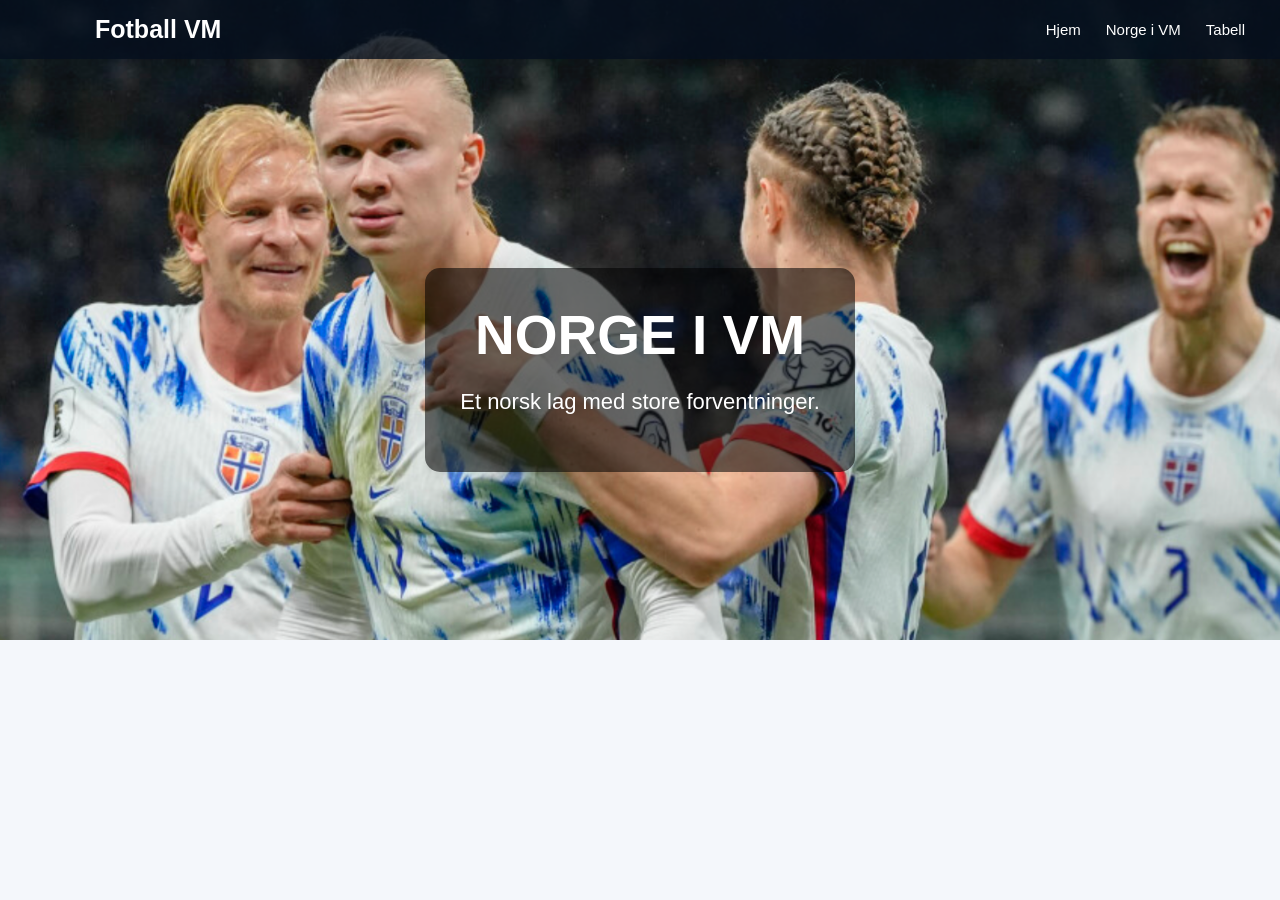
==== NorgeVM.html @ e112f907 "Start på Norge VM side" ====
<!DOCTYPE html>
<html lang="no">

<head>
    <meta charset="UTF-8">
    <meta name="viewport" content="width=device-width, initial-scale=1.0">
    <title>norge i vm</title>
    <link rel="stylesheet" href="NorgeVM.css">
</head>

<body>

    <header class="site-header">
        <div class="header-inner">
            <a href="index.html" class="logo">Fotball VM</a>

            <nav class="main-nav">
                <a href="index.html">Hjem</a>
                <a href="norge.html">Norge i VM</a>
                <a href="tabell.html">Tabell</a>
            </nav>
        </div>
    </header>

    <section class="toppside">
        <div class="topptekst">
            <h1>Norge i VM</h1>
            <p>Et norsk lag med store forventninger.</p>
        </div>
    </section>

</body>

</html>
---- NorgeVM.css ----
body {
    margin: 0;
    font-family: Arial, sans-serif;
    background-color: #f4f7fb;
    color: #111;
}

.site-header {
    position: fixed;
    top: 0;
    left: 0;
    width: 100%;
    background-color: rgba(5, 15, 30, 0.80);
    padding: 15px 30px;
    z-index: 100;
}

.header-inner {
    max-width: 1150px;
    margin: auto;
    display: flex;
    justify-content: space-between;
    align-items: center;
}

.logo {
    color: white;
    text-decoration: none;
    font-size: 25px;
    font-weight: bold;
}

.main-nav {
    display: flex;
    gap: 25px;
}

.main-nav a {
    color: white;
    text-decoration: none;
    font-size: 15px;
}

.main-nav a:hover {
    color: #4f69ff;
}

.toppside {
    min-height: 60vh;
    background-image: url("bilder/halland1.png");
    background-size: cover;
    background-position: center;
    padding-top: 100px;
    display: flex;
    justify-content: center;
    align-items: center;
    text-align: center;
}

.topptekst {
    background-color: rgba(0, 0, 0, 0.55);
    padding: 35px;
    border-radius: 15px;
    color: white;
}

.toppside h1 {
    font-size: 55px;
    margin: 0;
    text-transform: uppercase;
}

.toppside p {
    font-size: 22px;
}
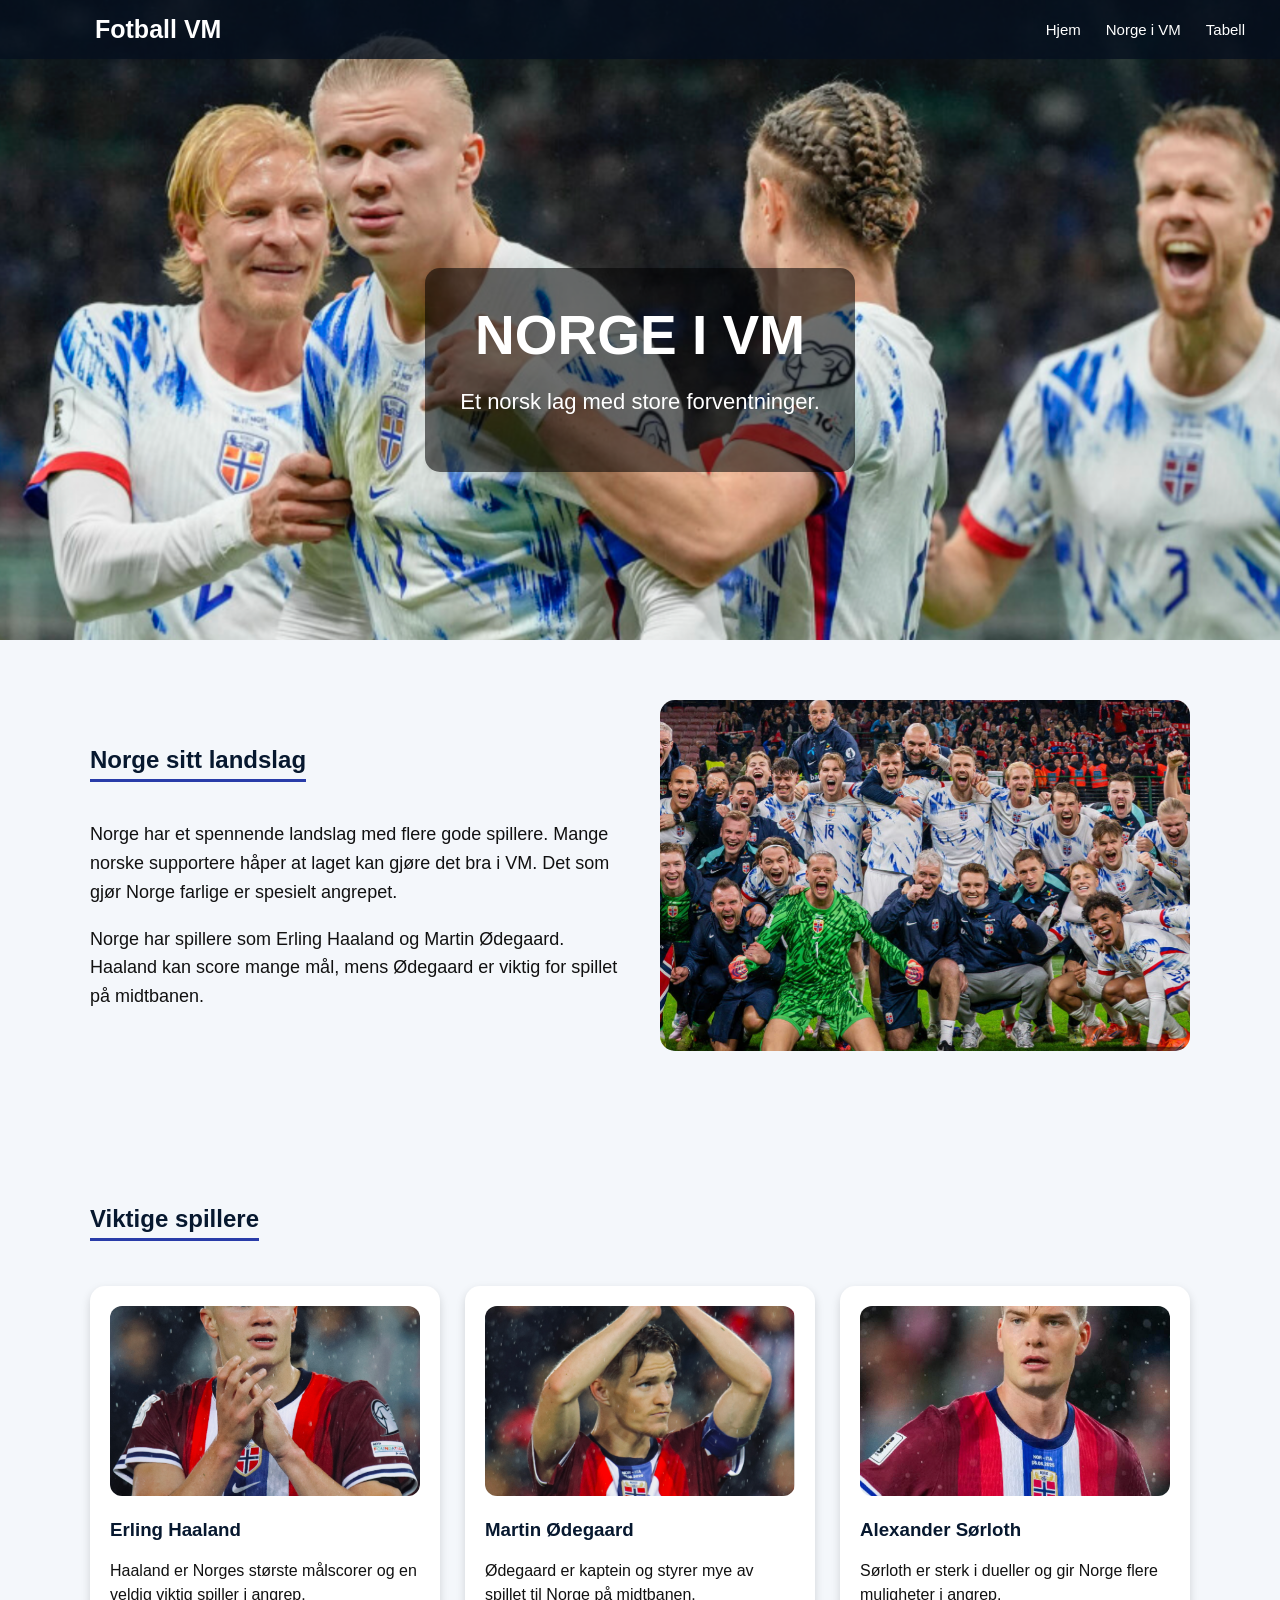
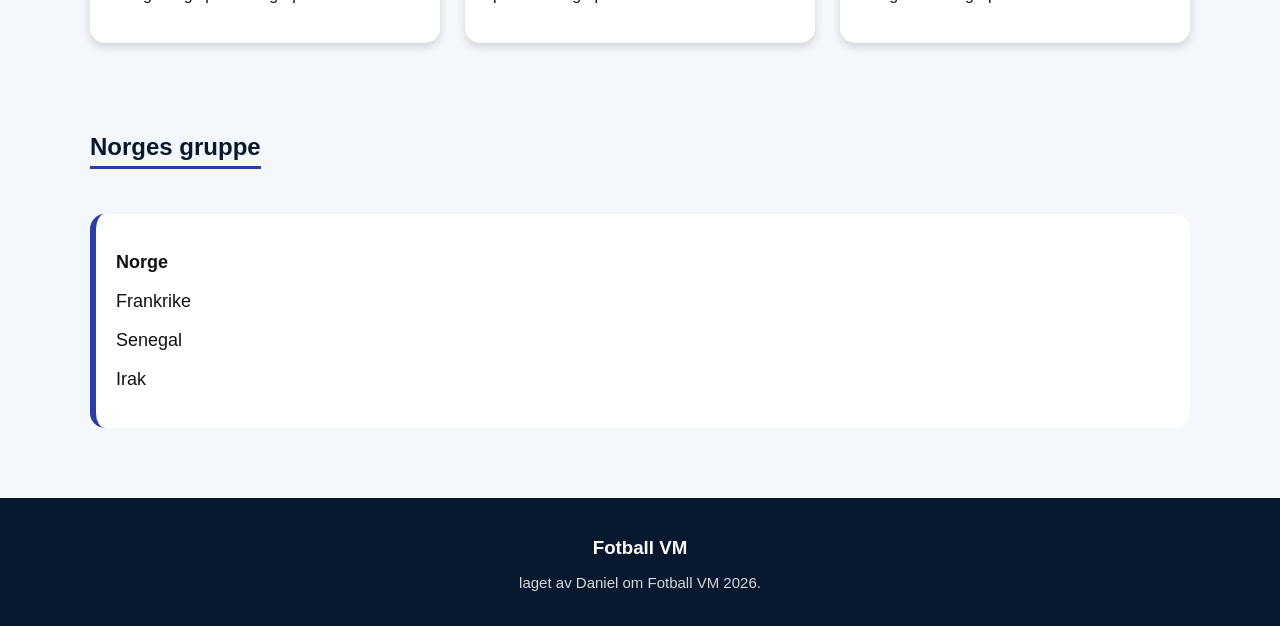
==== commit 27f38c51: "La til info om Norge sitt landslag" ====
--- a/NorgeVM.html
+++ b/NorgeVM.html
@@ -28,6 +28,74 @@
             <p>Et norsk lag med store forventninger.</p>
         </div>
     </section>
+    <main class="innhold">
+
+        <section class="infoside">
+            <div class="infotekst">
+                <h2>Norge sitt landslag</h2>
+
+                <p>
+                    Norge har et spennende landslag med flere gode spillere.
+                    Mange norske supportere håper at laget kan gjøre det bra i VM.
+                    Det som gjør Norge farlige er spesielt angrepet.
+                </p>
+
+                <p>
+                    Norge har spillere som Erling Haaland og Martin Ødegaard.
+                    Haaland kan score mange mål, mens Ødegaard er viktig for spillet
+                    på midtbanen.
+                </p>
+            </div>
+
+            <div class="bildeboks">
+                <img src="bilder/norge2.png" alt="Norge sitt landslag">
+            </div>
+        </section>
+
+    </main>
+    <section class="spillere">
+        <h2>Viktige spillere</h2>
+
+        <div class="spiller-rad">
+
+            <div class="spiller-kort">
+                <img src="bilder/halland4.png" alt="Erling Haaland">
+                <h3>Erling Haaland</h3>
+                <p>Haaland er Norges største målscorer og en veldig viktig spiller i angrep.</p>
+            </div>
+
+            <div class="spiller-kort">
+                <img src="bilder/ødergaard .png" alt="Martin Ødegaard">
+                <h3>Martin Ødegaard</h3>
+                <p>Ødegaard er kaptein og styrer mye av spillet til Norge på midtbanen.</p>
+            </div>
+
+            <div class="spiller-kort">
+                <img src="bilder/sørloth.png" alt="Alexander Sørloth">
+                <h3>Alexander Sørloth</h3>
+                <p>Sørloth er sterk i dueller og gir Norge flere muligheter i angrep.</p>
+            </div>
+
+        </div>
+    </section>
+        <section class="norge-kamper">
+        <h2>Norges gruppe</h2>
+
+        <div class="kampboks">
+            <p><b>Norge</b></p>
+            <p>Frankrike</p>
+            <p>Senegal</p>
+            <p>Irak</p>
+        </div>
+    </section>
+
+    <footer class="footer">
+        <h3>Fotball VM</h3>
+
+        <p>
+            laget av Daniel om Fotball VM 2026.
+        </p>
+    </footer>
 
 </body>
 
--- a/NorgeVM.css
+++ b/NorgeVM.css
@@ -72,4 +72,127 @@
 
 .toppside p {
     font-size: 22px;
+}
+
+.innhold {
+    max-width: 1100px;
+    margin: auto;
+    padding: 60px 25px;
+}
+
+.infoside {
+    display: flex;
+    gap: 40px;
+    align-items: center;
+    margin-bottom: 70px;
+}
+
+.infotekst {
+    flex: 1;
+}
+
+.infotekst h2 {
+    color: #07182f;
+    border-bottom: 3px solid #293ca9;
+    display: inline-block;
+    padding-bottom: 5px;
+}
+
+.infotekst p {
+    font-size: 18px;
+    line-height: 1.6;
+}
+
+.bildeboks {
+    flex: 1;
+}
+
+.bildeboks img {
+    width: 100%;
+    border-radius: 15px;
+}
+
+.spillere {
+    max-width: 1100px;
+    margin: auto;
+    padding: 0 25px 70px 25px;
+}
+
+.spillere h2 {
+    color: #07182f;
+    border-bottom: 3px solid #293ca9;
+    display: inline-block;
+    padding-bottom: 5px;
+}
+
+.spiller-rad {
+    display: flex;
+    gap: 25px;
+    margin-top: 25px;
+}
+
+.spiller-kort {
+    background-color: white;
+    padding: 20px;
+    border-radius: 15px;
+    width: 33%;
+    box-shadow: 0 4px 10px rgba(0, 0, 0, 0.15);
+}
+
+.spiller-kort img {
+    width: 100%;
+    height: 190px;
+    object-fit: cover;
+    border-radius: 12px;
+}
+
+.spiller-kort h3 {
+    color: #07182f;
+}
+
+.spiller-kort p {
+    font-size: 16px;
+    line-height: 1.5;
+}
+
+.footer {
+    background-color: #07182f;
+    text-align: center;
+    padding: 20px;
+}
+
+.footer h3 {
+    color: white;
+    margin-bottom: 10px;
+}
+
+.footer p {
+    color: #d7d7d7;
+    font-size: 15px;
+}
+
+.norge-kamper {
+    max-width: 1100px;
+    margin: auto;
+    padding: 0 25px 70px 25px;
+}
+
+.norge-kamper h2 {
+    color: #07182f;
+    border-bottom: 3px solid #293ca9;
+    display: inline-block;
+    padding-bottom: 5px;
+}
+
+.kampboks {
+    background-color: white;
+    margin-top: 25px;
+    padding: 20px;
+    border-radius: 15px;
+    border-left: 6px solid #293ca9;
+}
+
+.kampboks p {
+    font-size: 18px;
+    color: #111;
 }
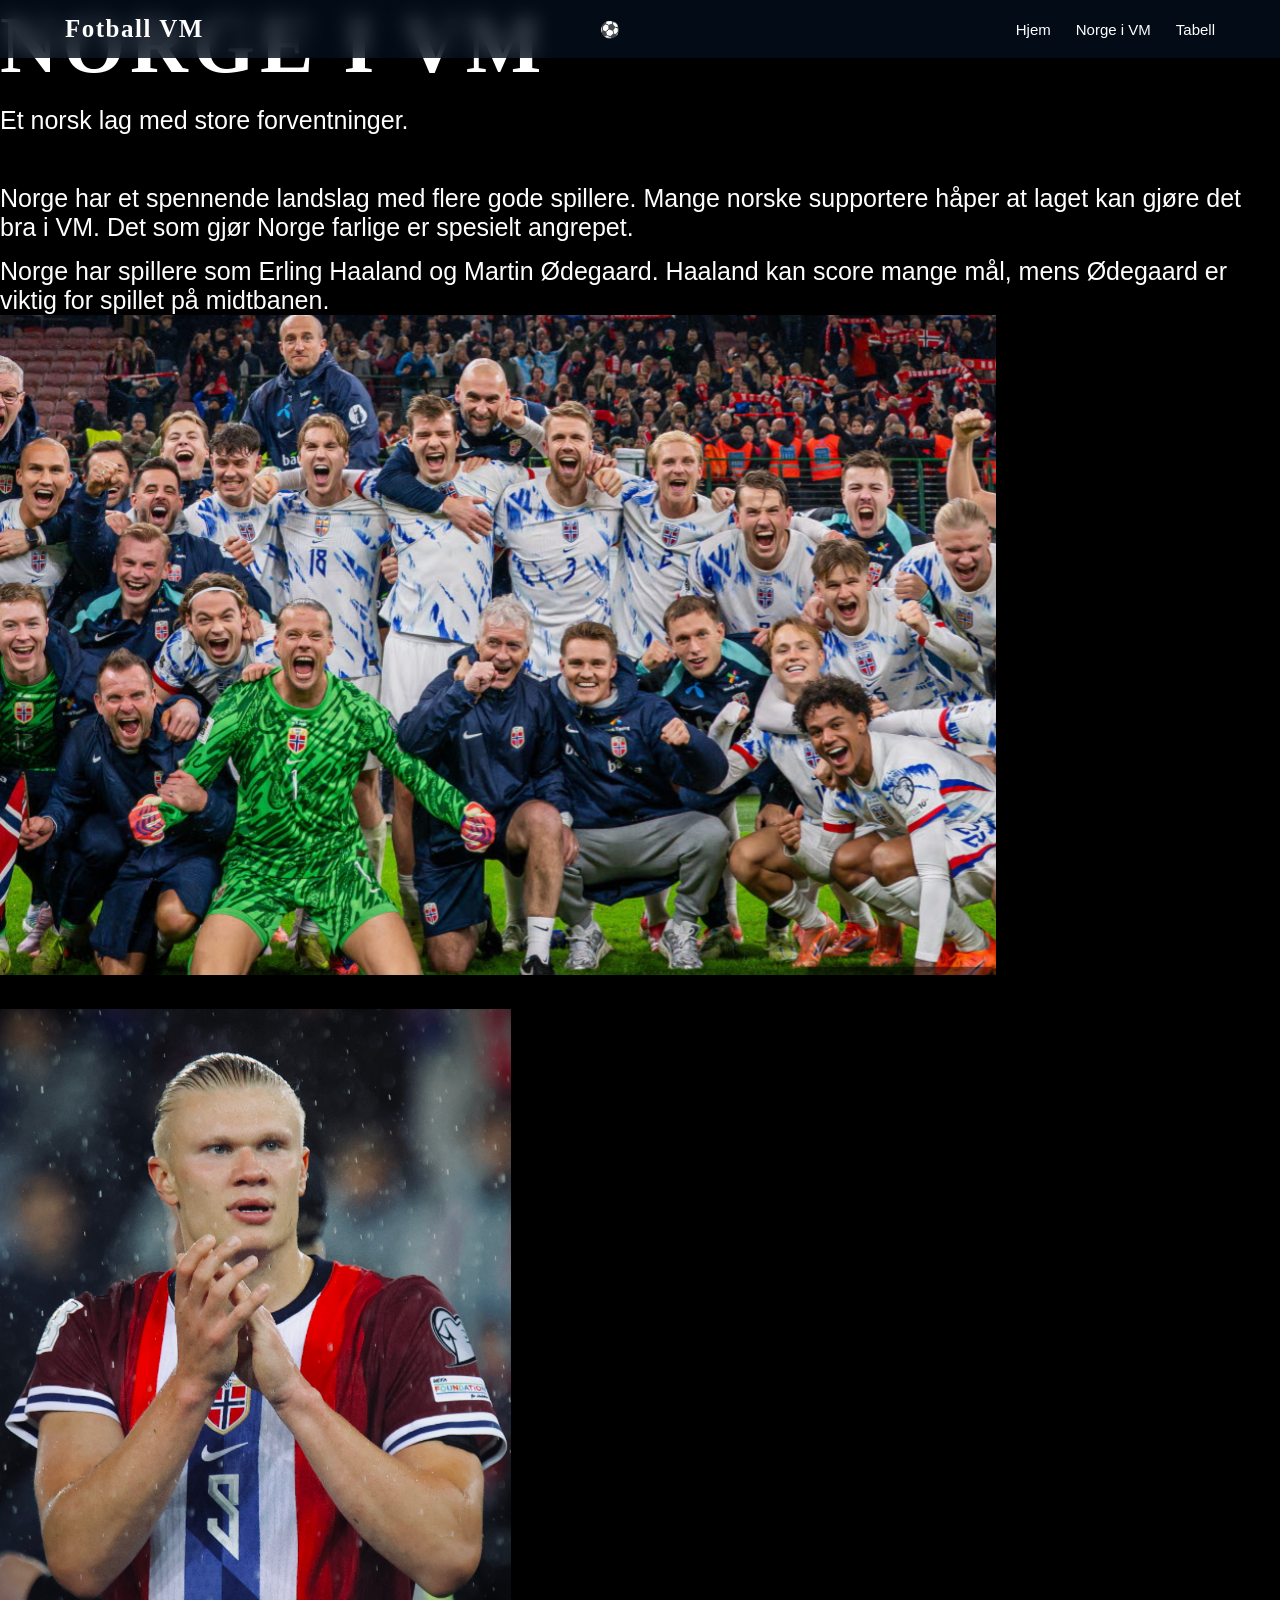
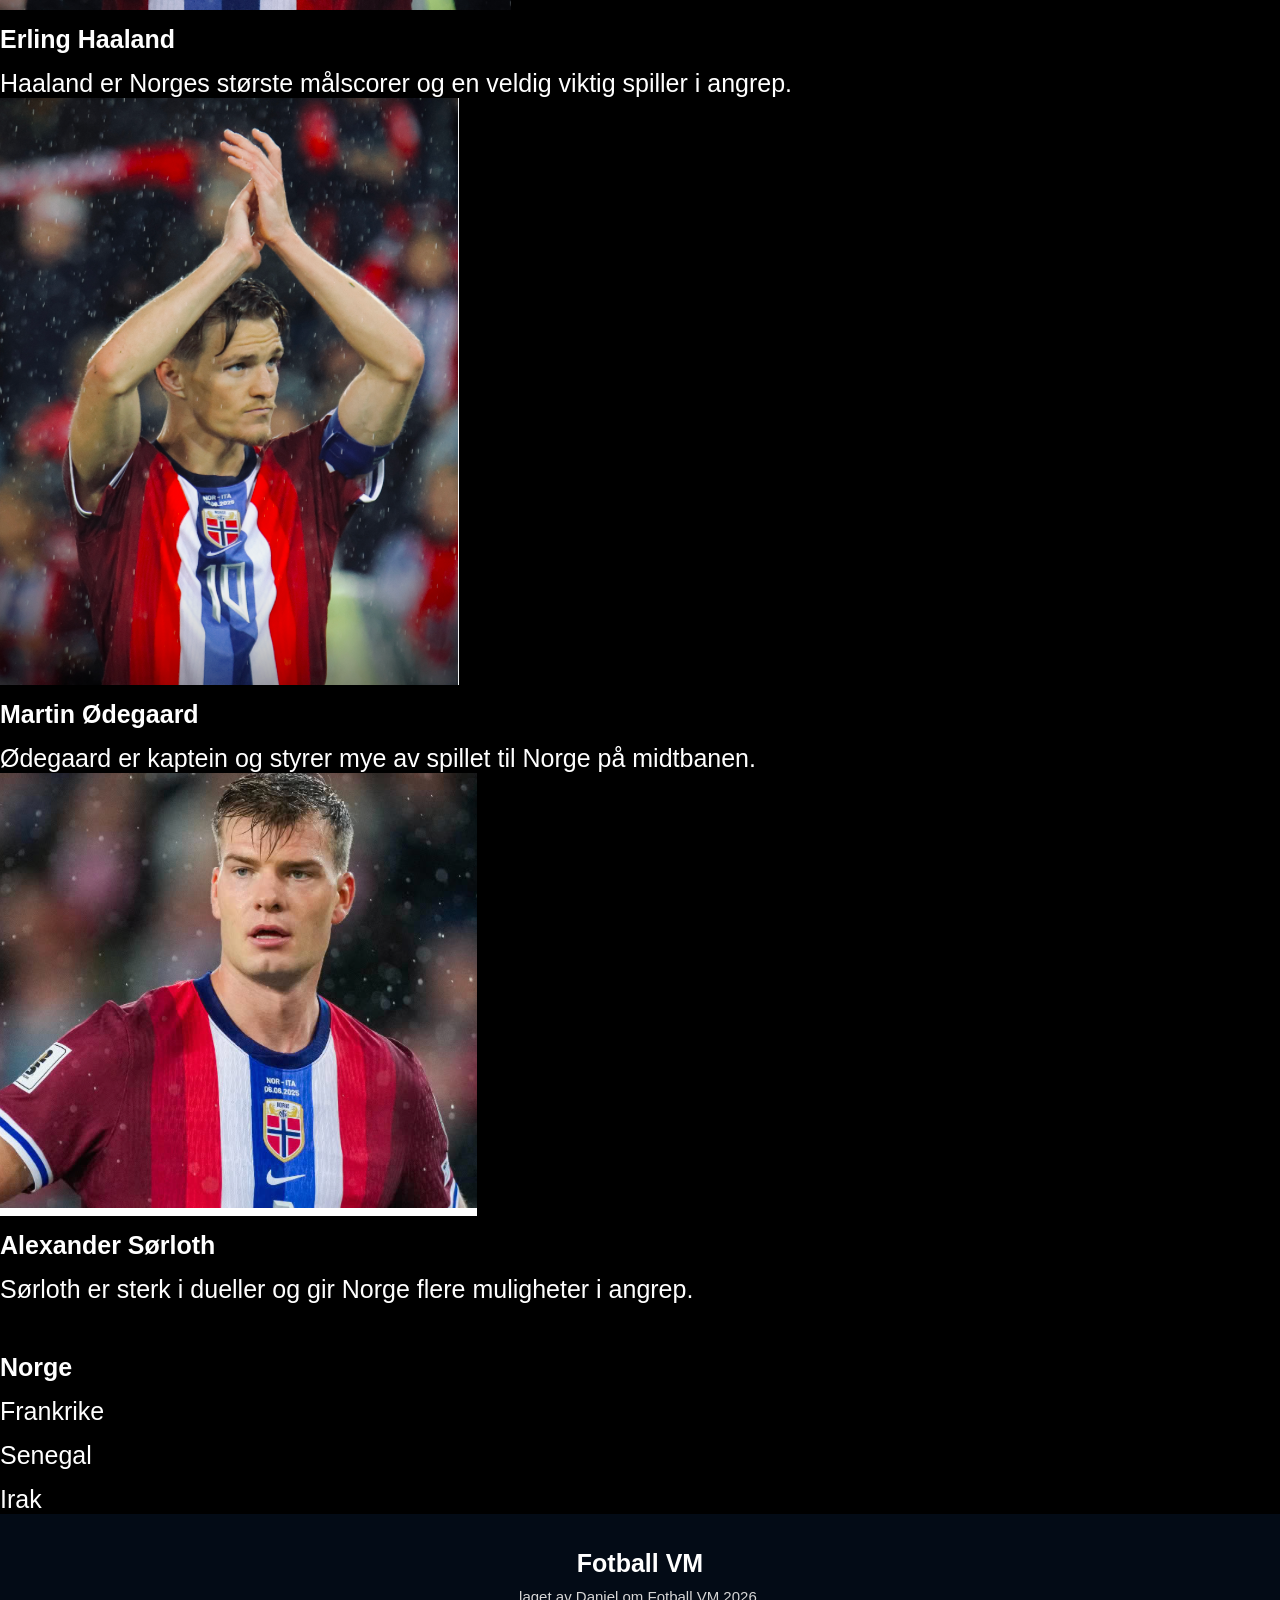
==== commit 6871fc2a: "mange endringer" ====
--- a/NorgeVM.html
+++ b/NorgeVM.html
@@ -5,7 +5,10 @@
     <meta charset="UTF-8">
     <meta name="viewport" content="width=device-width, initial-scale=1.0">
     <title>norge i vm</title>
-    <link rel="stylesheet" href="NorgeVM.css">
+    <link rel="stylesheet" href="style.css">
+    <link rel="stylesheet" href="norgevm.css">
+
+
 </head>
 
 <body>
@@ -13,13 +16,15 @@
     <header class="site-header">
         <div class="header-inner">
             <a href="index.html" class="logo">Fotball VM</a>
+            <div id="ball">⚽</div>
 
             <nav class="main-nav">
                 <a href="index.html">Hjem</a>
-                <a href="norge.html">Norge i VM</a>
+                <a href="norgevm.html">Norge i VM</a>
                 <a href="tabell.html">Tabell</a>
             </nav>
         </div>
+
     </header>
 
     <section class="toppside">
@@ -28,10 +33,10 @@
             <p>Et norsk lag med store forventninger.</p>
         </div>
     </section>
-    <main class="innhold">
+    <main class="innhold2">
 
-        <section class="infoside">
-            <div class="infotekst">
+        <section class="infoside2">
+            <div class="infotekst2">
                 <h2>Norge sitt landslag</h2>
 
                 <p>
@@ -47,7 +52,7 @@
                 </p>
             </div>
 
-            <div class="bildeboks">
+            <div class="bildeboks2">
                 <img src="bilder/norge2.png" alt="Norge sitt landslag">
             </div>
         </section>
@@ -59,26 +64,26 @@
         <div class="spiller-rad">
 
             <div class="spiller-kort">
-                <img src="bilder/halland4.png" alt="Erling Haaland">
+                <img src="bilder/halland2.png" alt="Erling Haaland">
                 <h3>Erling Haaland</h3>
                 <p>Haaland er Norges største målscorer og en veldig viktig spiller i angrep.</p>
             </div>
 
             <div class="spiller-kort">
-                <img src="bilder/ødergaard .png" alt="Martin Ødegaard">
+                <img src="bilder/odergaard .png" alt="Martin Ødegaard">
                 <h3>Martin Ødegaard</h3>
                 <p>Ødegaard er kaptein og styrer mye av spillet til Norge på midtbanen.</p>
             </div>
 
             <div class="spiller-kort">
-                <img src="bilder/sørloth.png" alt="Alexander Sørloth">
+                <img src="bilder/sorloth.png" alt="Alexander Sørloth">
                 <h3>Alexander Sørloth</h3>
                 <p>Sørloth er sterk i dueller og gir Norge flere muligheter i angrep.</p>
             </div>
 
         </div>
     </section>
-        <section class="norge-kamper">
+    <section class="norge-kamper">
         <h2>Norges gruppe</h2>
 
         <div class="kampboks">
@@ -96,7 +101,7 @@
             laget av Daniel om Fotball VM 2026.
         </p>
     </footer>
-
+    <script src="ball.js"></script>
 </body>
 
 </html>
--- a/style.css
+++ b/style.css
@@ -0,0 +1,236 @@
+* {
+    margin: 0;
+    padding: 0;
+    box-sizing: border-box;
+}
+
+:root {
+    --farge1: #000000;
+    --farge2: #ffffff;
+    --farge3: #050F1EBF;
+    --farge4: #4f69ff;
+    --farge5: #d7d7d7;
+}
+
+
+
+
+img {
+    display: block;
+    max-width: 100%;
+
+}
+
+body {
+    margin: 0;
+    font-family: Arial, sans-serif;
+    background-color: var(--farge1);
+    color: var(--farge2);
+}
+
+body.darkmode {
+    --farge1: #ffffff;
+    --farge2: #000000;
+    --farge3: #d7d7d7;
+    --farge4: #7d91ff;
+    --farge5: #333333;
+}
+
+.site-header {
+    position: fixed;
+    top: 0;
+    left: 0;
+    width: 100%;
+    background-color: var(--farge3);
+    backdrop-filter: blur(10px);
+    padding: 15px 30px;
+    z-index: 100;
+}
+
+.header-inner {
+    max-width: 1150px;
+    margin: auto;
+    display: flex;
+    justify-content: space-between;
+    align-items: center;
+}
+
+.logo {
+    color: var(--farge2);
+    ;
+    text-decoration: none;
+    font-size: 25px;
+    font-weight: 700;
+    font-family: Verdana;
+    letter-spacing: 1.5px;
+}
+
+.main-nav {
+    display: flex;
+    align-items: center;
+    gap: 25px;
+}
+
+.main-nav a {
+    color: var(--farge2);
+    ;
+    text-decoration: none;
+    font-size: 15px;
+    font-weight: 500;
+    font-family: Verdana, Geneva, Tahoma, sans-serif;
+    transition: 0.2s ease;
+}
+
+.main-nav a:hover {
+    color: var(--farge4);
+    ;
+}
+
+.forside {
+    min-height: 100vh;
+    padding-top: 100px;
+    background-image: url("bilder/fotballvm1.png");
+    background-size: cover;
+    background-position: center;
+    display: flex;
+    justify-content: center;
+    align-items: center;
+    text-align: center;
+    position: relative;
+}
+
+.forside::before {
+    content: "";
+    position: absolute;
+    inset: 0;
+    background: var(--farge3);
+}
+
+.innhold {
+    position: relative;
+    z-index: 1;
+}
+
+h1 {
+    font-size: 80px;
+    margin: 0;
+    letter-spacing: 5px;
+    text-transform: uppercase;
+    font-family: "Black Ops One", Verdana;
+}
+
+h3 {
+    font-size: 25px;
+    margin-top: 15px;
+    color: var(--farge2);
+
+}
+
+p {
+    font-size: 25px;
+    margin-top: 15px;
+
+}
+
+h2 {
+    font-size: 30px;
+    margin: 0;
+    letter-spacing: 5px;
+    text-transform: uppercase;
+    color: var(--farge1);
+
+}
+
+.infoside {
+    min-height: 80vh;
+    padding: 100px 60px;
+    background-color: var(--farge2);
+    color: var(--farge1);
+    flex-wrap: wrap;
+    display: flex;
+    justify-content: center;
+    align-items: center;
+    gap: 60px;
+}
+
+.infotekst {
+    max-width: 550px;
+    padding-right: 10px;
+}
+
+.infotekst h2 {
+    font-size: 35px;
+    margin-bottom: 25px;
+    letter-spacing: 5px;
+    color: var(--farge3);
+    border-bottom: 3px solid var(--farge4);
+    display: inline-block;
+    padding-bottom: 5px;
+}
+
+.infotekst p {
+    font-size: 20px;
+    line-height: 1.5;
+    color: var(--farge1);
+    margin-bottom: 20px;
+
+}
+
+.infobilder {
+    display: flex;
+    flex-direction: column;
+    gap: 20px;
+}
+
+.bildeboks {
+    width: 350px;
+    height: 250px;
+    background-color: var(--farge5);
+    border-radius: 15px;
+    overflow: hidden;
+    box-shadow: 0 5px 10px var(--farge1);
+}
+
+.bildeboks img {
+    width: 100%;
+    height: 100%;
+    object-fit: cover;
+    transition: 0.3s;
+}
+
+.bildeboks img:hover {
+    transform: scale(1.03);
+}
+
+.footer {
+    background-color: var(--farge3);
+    text-align: center;
+    padding: 20px 15px;
+}
+
+.footer h3 {
+    color: var(--farge2);
+    font-size: 25px;
+    margin-bottom: 10px;
+}
+
+.footer p {
+    color: var(--farge5);
+    font-size: 15px;
+    margin: 5px 0;
+}
+
+
+@media (max-width: 700px) {
+    body {
+        font-size: 16px;
+    }
+
+    main {
+        padding: 10px;
+    }
+
+    nav {
+        flex-direction: column;
+    }
+}
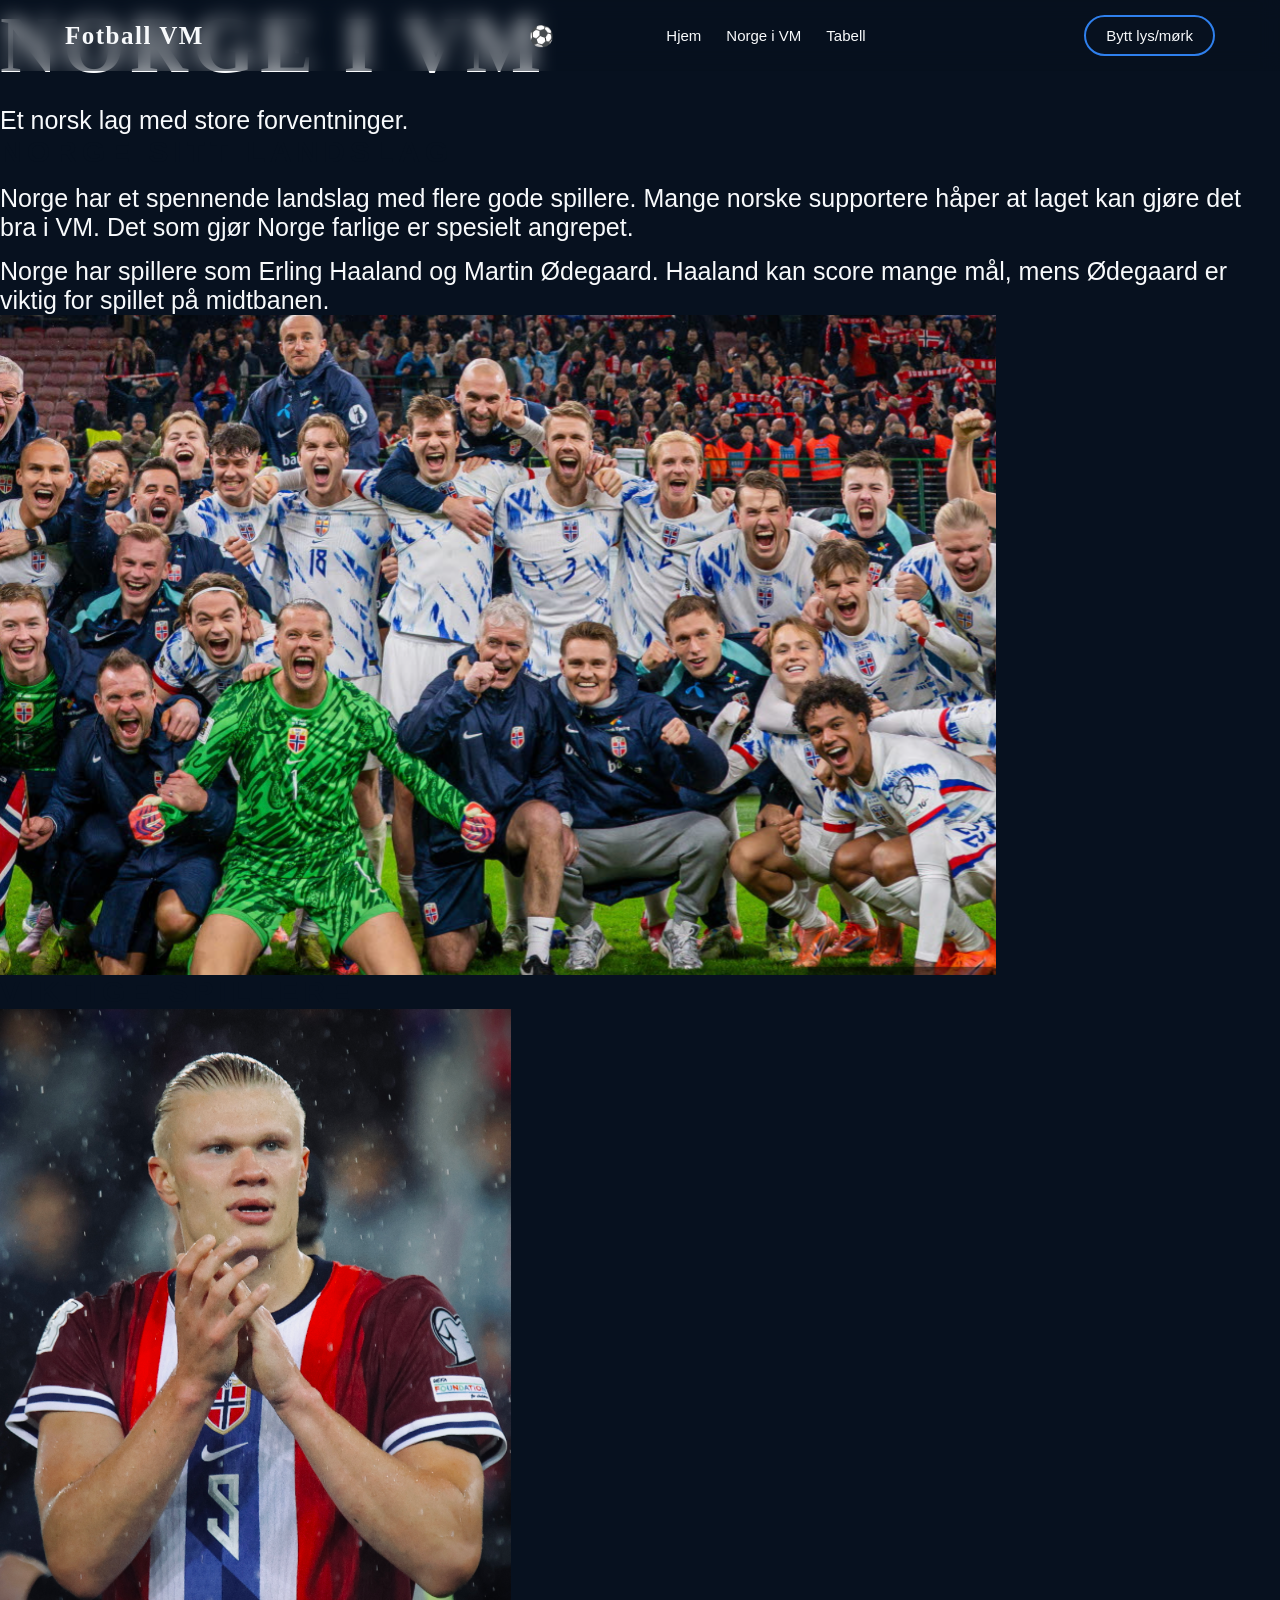
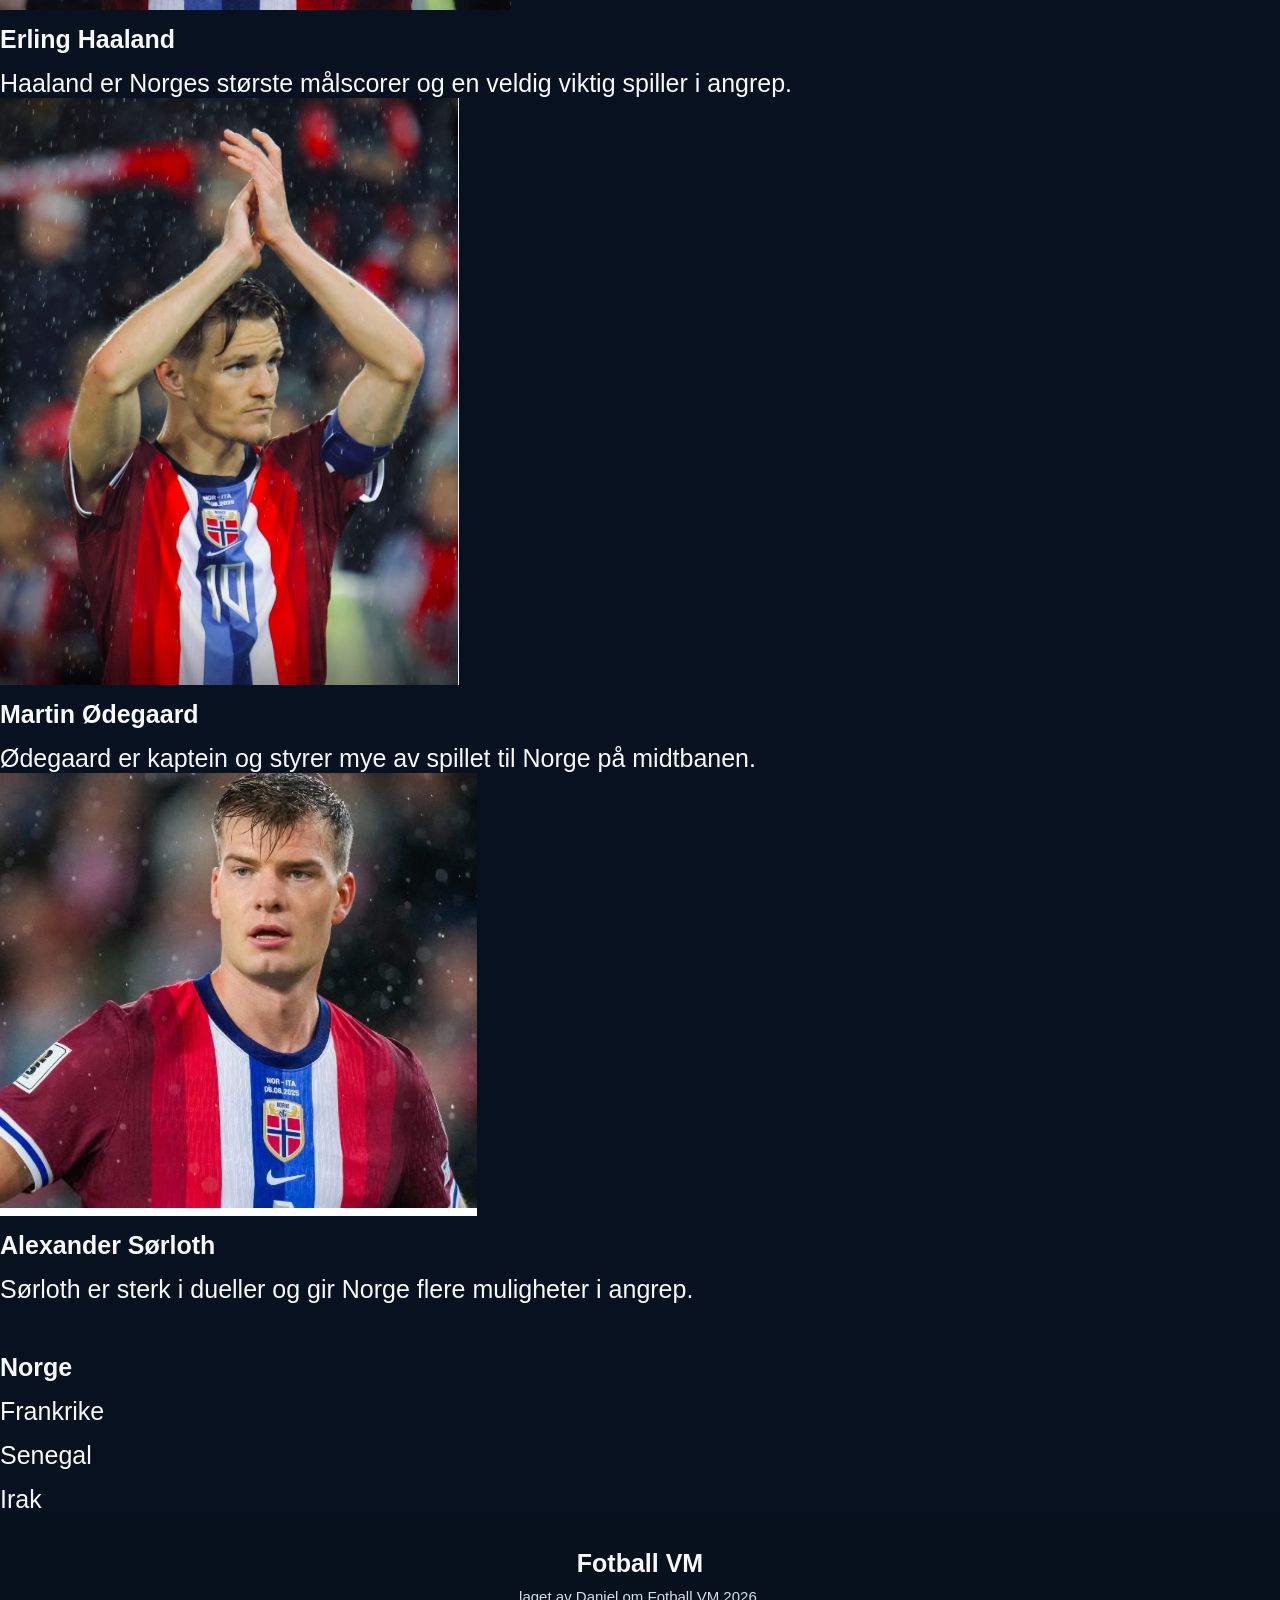
==== commit 557e8eeb: "diverse endringer" ====
--- a/NorgeVM.html
+++ b/NorgeVM.html
@@ -13,19 +13,7 @@
 
 <body>
 
-    <header class="site-header">
-        <div class="header-inner">
-            <a href="index.html" class="logo">Fotball VM</a>
-            <div id="ball">⚽</div>
-
-            <nav class="main-nav">
-                <a href="index.html">Hjem</a>
-                <a href="norgevm.html">Norge i VM</a>
-                <a href="tabell.html">Tabell</a>
-            </nav>
-        </div>
-
-    </header>
+    <header class="site-header"></header>
 
     <section class="toppside">
         <div class="topptekst">
@@ -101,7 +89,7 @@
             laget av Daniel om Fotball VM 2026.
         </p>
     </footer>
-    <script src="ball.js"></script>
+    <script src="script.js"></script>
 </body>
 
 </html>
--- a/style.css
+++ b/style.css
@@ -5,13 +5,12 @@
 }
 
 :root {
-    --farge1: #000000;
-    --farge2: #ffffff;
-    --farge3: #050F1EBF;
-    --farge4: #4f69ff;
-    --farge5: #d7d7d7;
-}
-
+    --farge1: #07111f;
+    --farge2: #f8fafc;
+    --farge3: #07111f50;
+    --farge4: #2f80ed;
+    --farge5: #d7dee8;
+}
 
 
 
@@ -29,11 +28,11 @@
 }
 
 body.darkmode {
-    --farge1: #ffffff;
-    --farge2: #000000;
-    --farge3: #d7d7d7;
-    --farge4: #7d91ff;
-    --farge5: #333333;
+    --farge1: #f5f7fb;
+    --farge2: #111827;
+    --farge3: #ffffff50;
+    --farge4: #2563eb;
+    --farge5: #374151;
 }
 
 .site-header {
@@ -55,6 +54,18 @@
     align-items: center;
 }
 
+
+.header-inner button {
+    font-size: 15px;
+    color: var(--farge2);
+    background-color: var(--farge1);
+    border: 2px solid var(--farge4);
+    border-radius: 30px;
+    padding: 10px 20px;
+}
+
+
+
 .logo {
     color: var(--farge2);
     ;
@@ -220,6 +231,13 @@
     margin: 5px 0;
 }
 
+#ball {
+    font-size: 20px;
+    position: relative;
+    left: 0;
+    top: 0;
+}
+
 
 @media (max-width: 700px) {
     body {
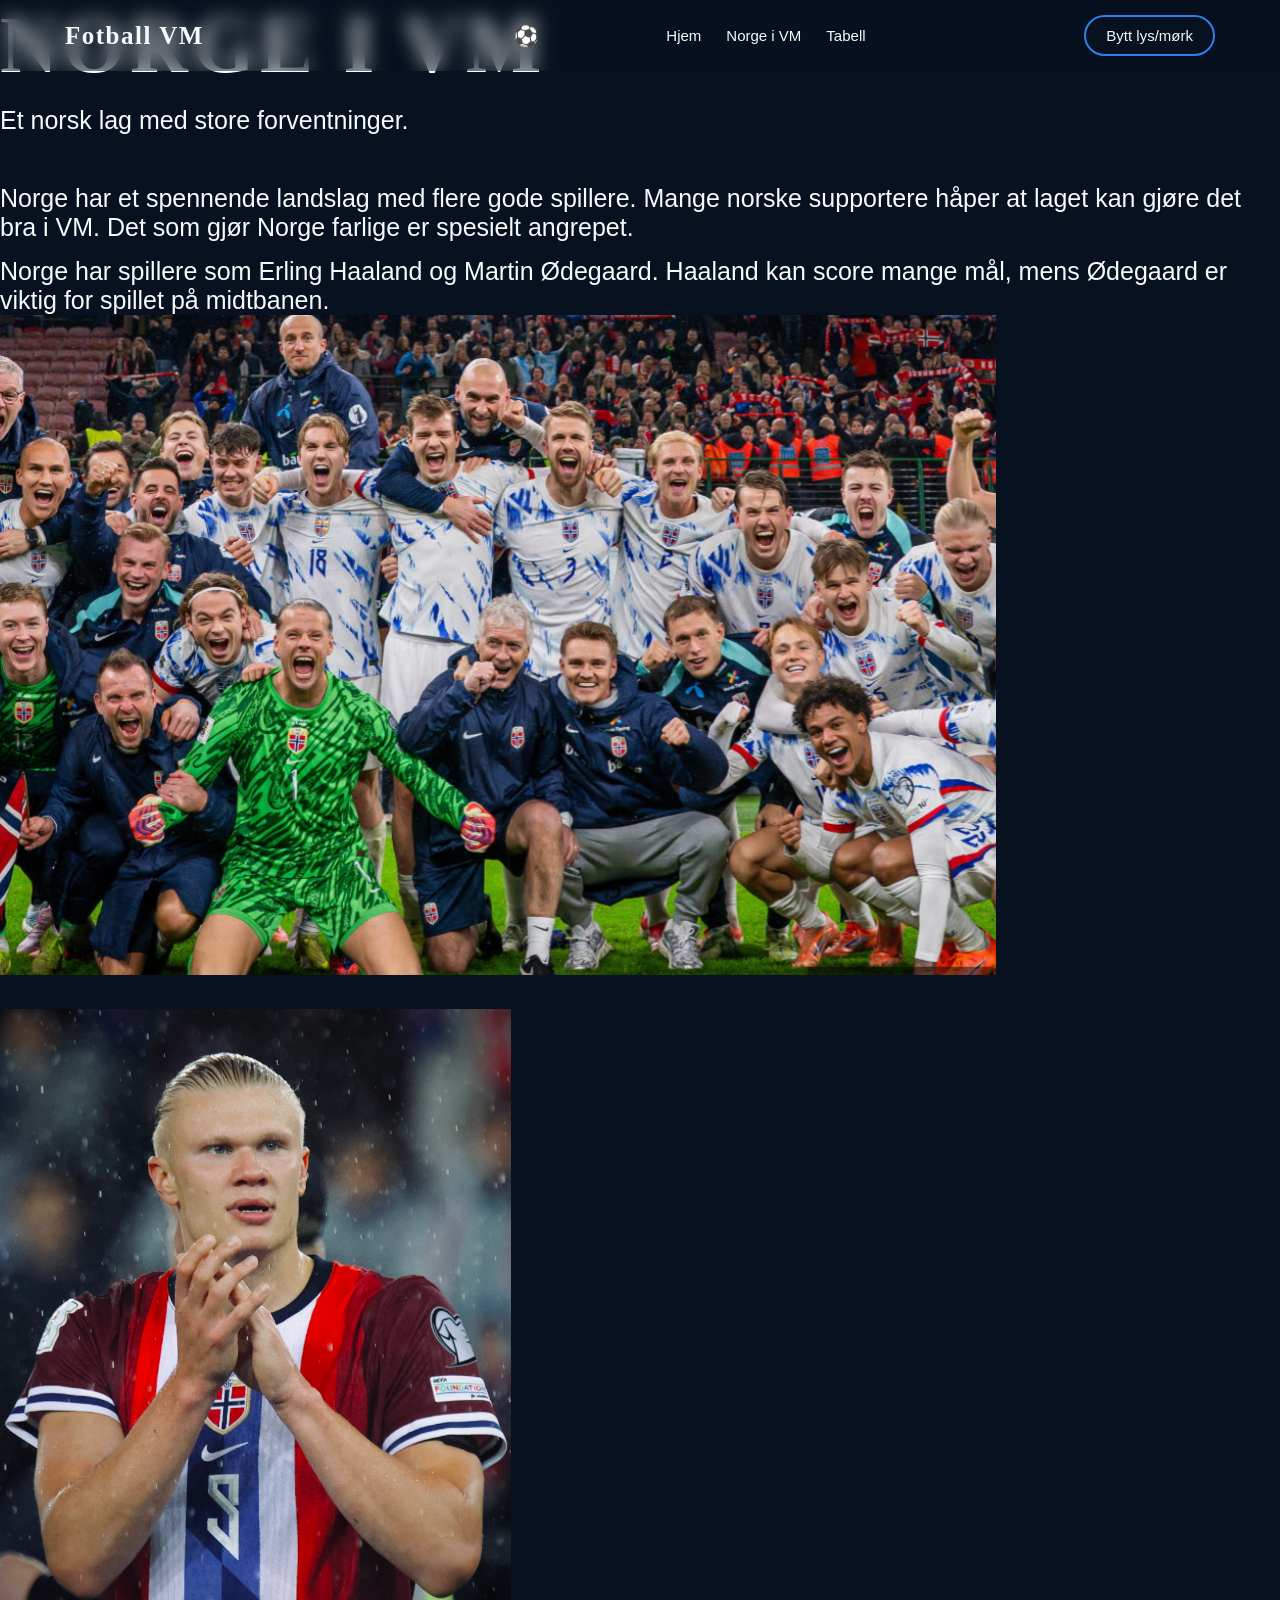
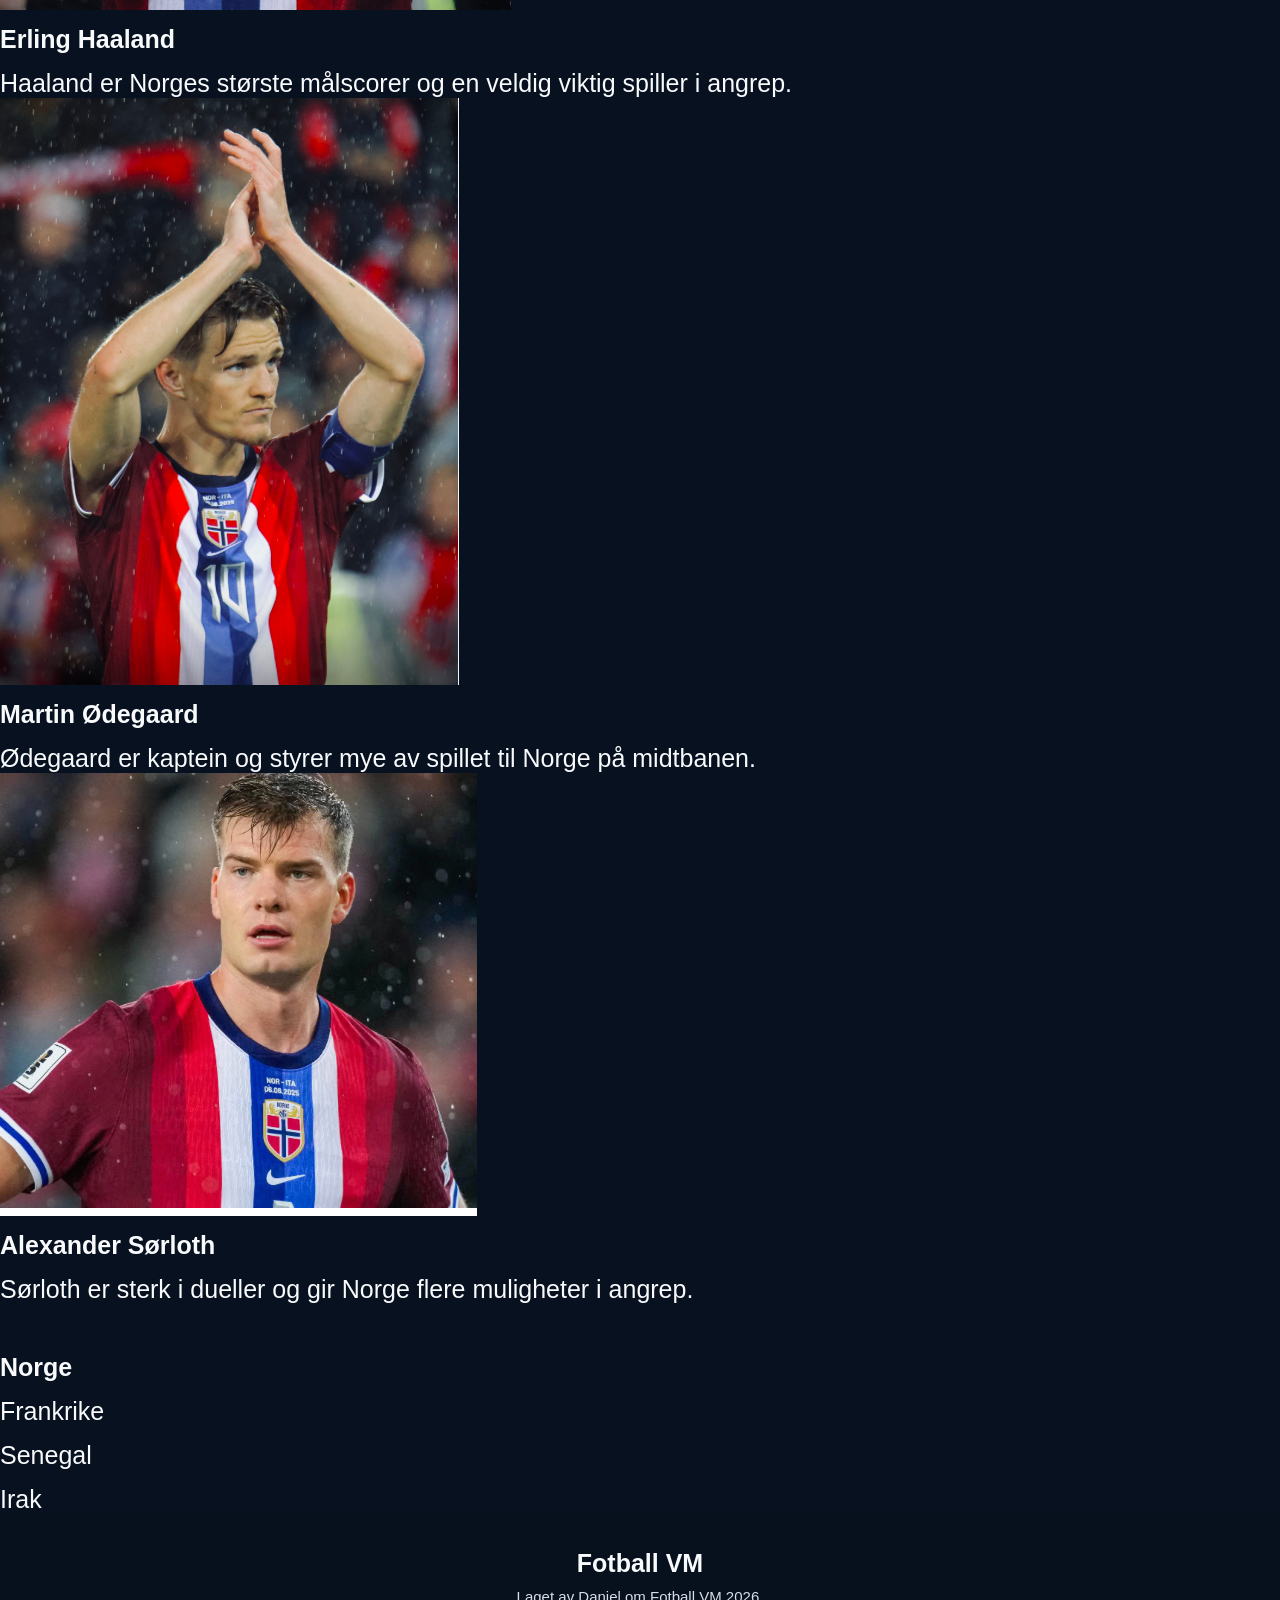
==== commit 6b42f932: "footer" ====
--- a/NorgeVM.html
+++ b/NorgeVM.html
@@ -82,13 +82,8 @@
         </div>
     </section>
 
-    <footer class="footer">
-        <h3>Fotball VM</h3>
+    <footer class="footer"></footer>
 
-        <p>
-            laget av Daniel om Fotball VM 2026.
-        </p>
-    </footer>
     <script src="script.js"></script>
 </body>
 
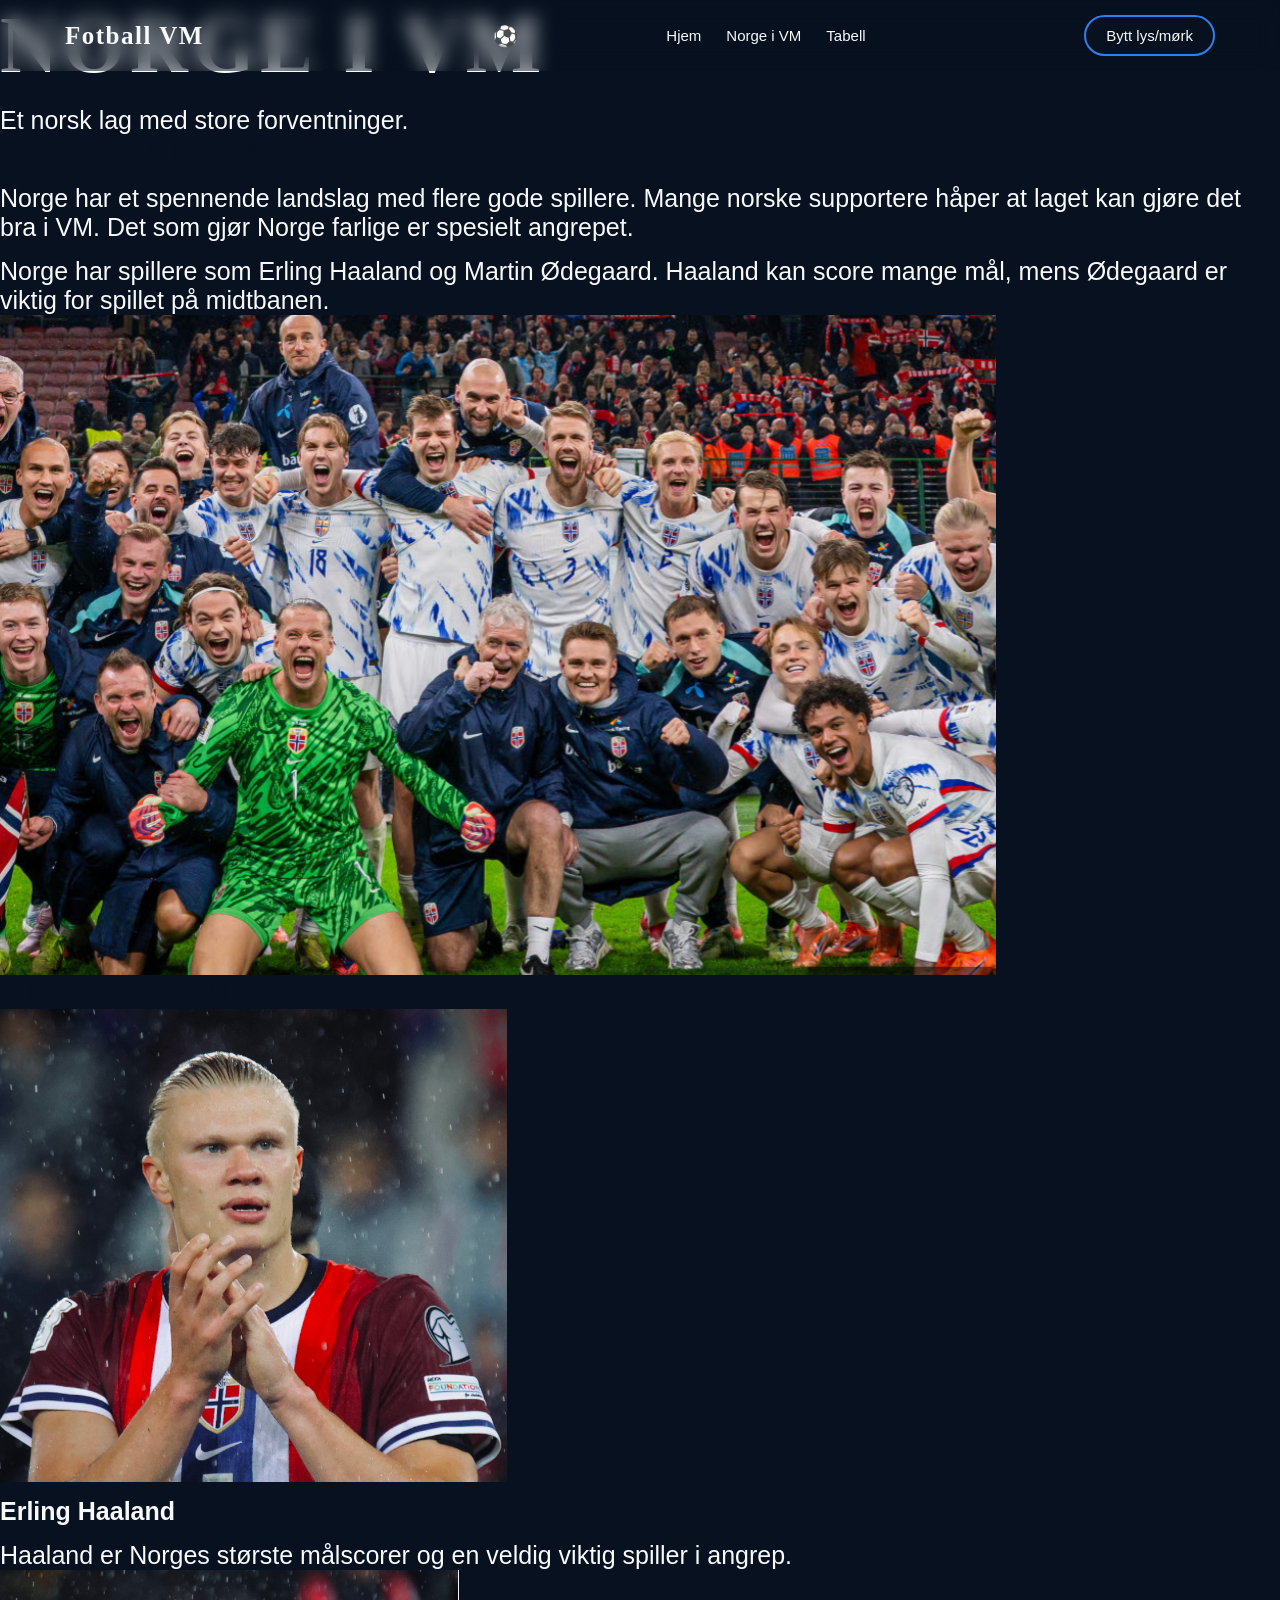
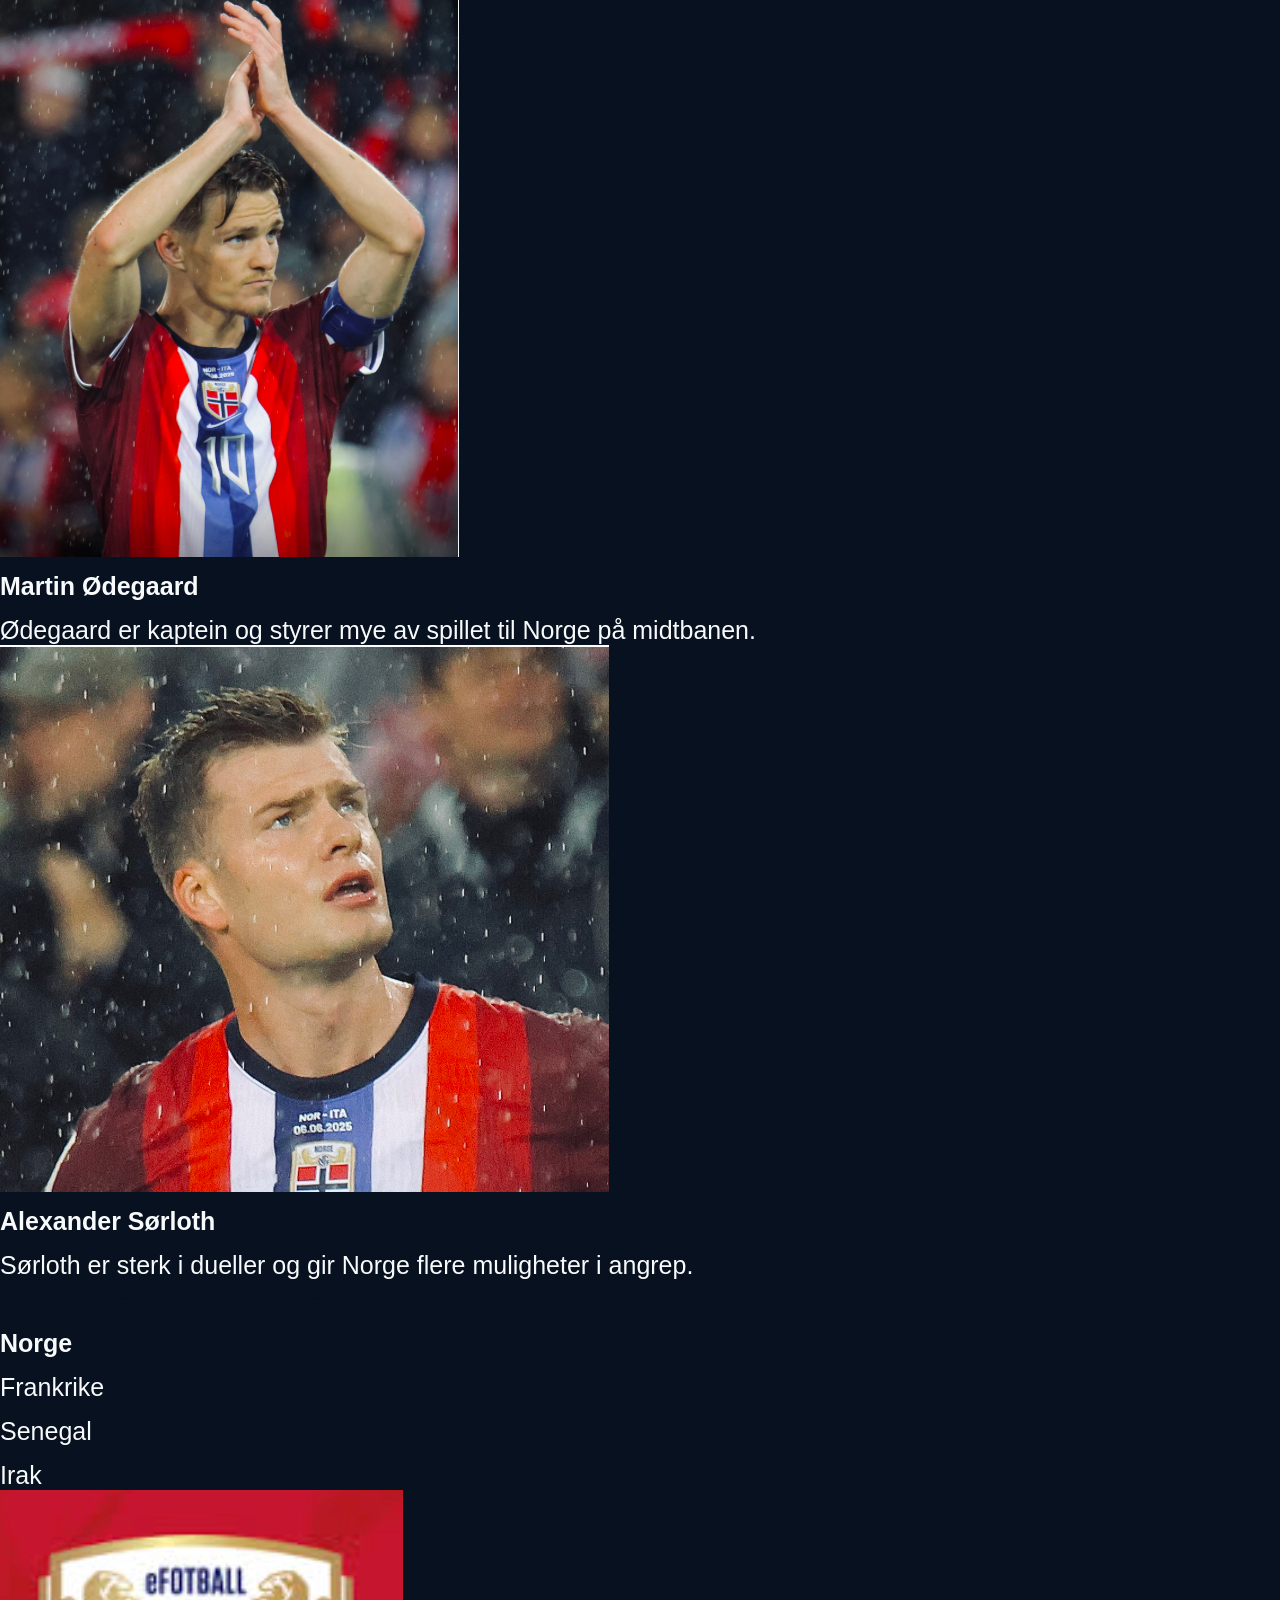
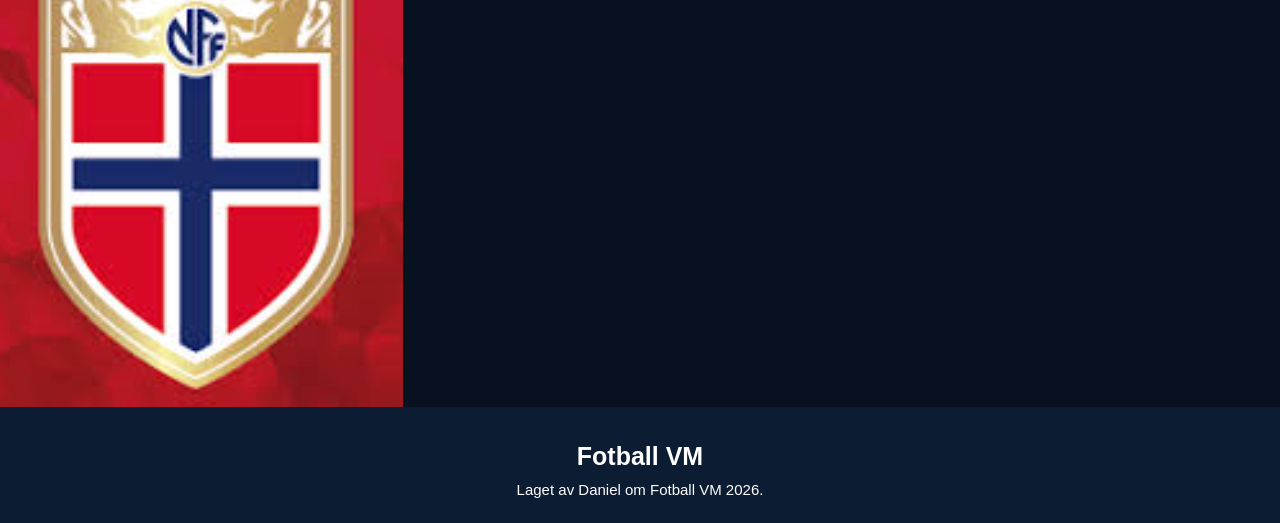
==== commit 1d304eb8: "noen endringer" ====
--- a/NorgeVM.html
+++ b/NorgeVM.html
@@ -52,7 +52,7 @@
         <div class="spiller-rad">
 
             <div class="spiller-kort">
-                <img src="bilder/halland2.png" alt="Erling Haaland">
+                <img src="bilder/halland1.png" alt="Erling Haaland">
                 <h3>Erling Haaland</h3>
                 <p>Haaland er Norges største målscorer og en veldig viktig spiller i angrep.</p>
             </div>
@@ -64,7 +64,7 @@
             </div>
 
             <div class="spiller-kort">
-                <img src="bilder/sorloth.png" alt="Alexander Sørloth">
+                <img src="bilder/sorloth2.png" alt="Alexander Sørloth">
                 <h3>Alexander Sørloth</h3>
                 <p>Sørloth er sterk i dueller og gir Norge flere muligheter i angrep.</p>
             </div>
@@ -75,10 +75,14 @@
         <h2>Norges gruppe</h2>
 
         <div class="kampboks">
-            <p><b>Norge</b></p>
-            <p>Frankrike</p>
-            <p>Senegal</p>
-            <p>Irak</p>
+            <div class="lag">
+                <p><b>Norge</b></p>
+                <p>Frankrike</p>
+                <p>Senegal</p>
+                <p>Irak</p>
+            </div>
+
+            <img class="flag" src="bilder/norgeflag.png" alt="Norsk flagg">
         </div>
     </section>
 
--- a/style.css
+++ b/style.css
@@ -173,7 +173,7 @@
     font-size: 35px;
     margin-bottom: 25px;
     letter-spacing: 5px;
-    color: var(--farge3);
+    color: var(--farge1);
     border-bottom: 3px solid var(--farge4);
     display: inline-block;
     padding-bottom: 5px;
@@ -185,6 +185,15 @@
     color: var(--farge1);
     margin-bottom: 20px;
 
+}
+
+#knapp {
+    font-size: 12px;
+    color: var(--farge2);
+    background-color: var(--farge1);
+    border: 1px solid var(--farge4);
+    border-radius: 30px;
+    padding: 10px 20px;
 }
 
 .infobilder {
@@ -214,19 +223,19 @@
 }
 
 .footer {
-    background-color: var(--farge3);
+    background-color: #0b1c33;
     text-align: center;
     padding: 20px 15px;
 }
 
 .footer h3 {
-    color: var(--farge2);
+    color: white;
     font-size: 25px;
     margin-bottom: 10px;
 }
 
 .footer p {
-    color: var(--farge5);
+    color: white;
     font-size: 15px;
     margin: 5px 0;
 }
